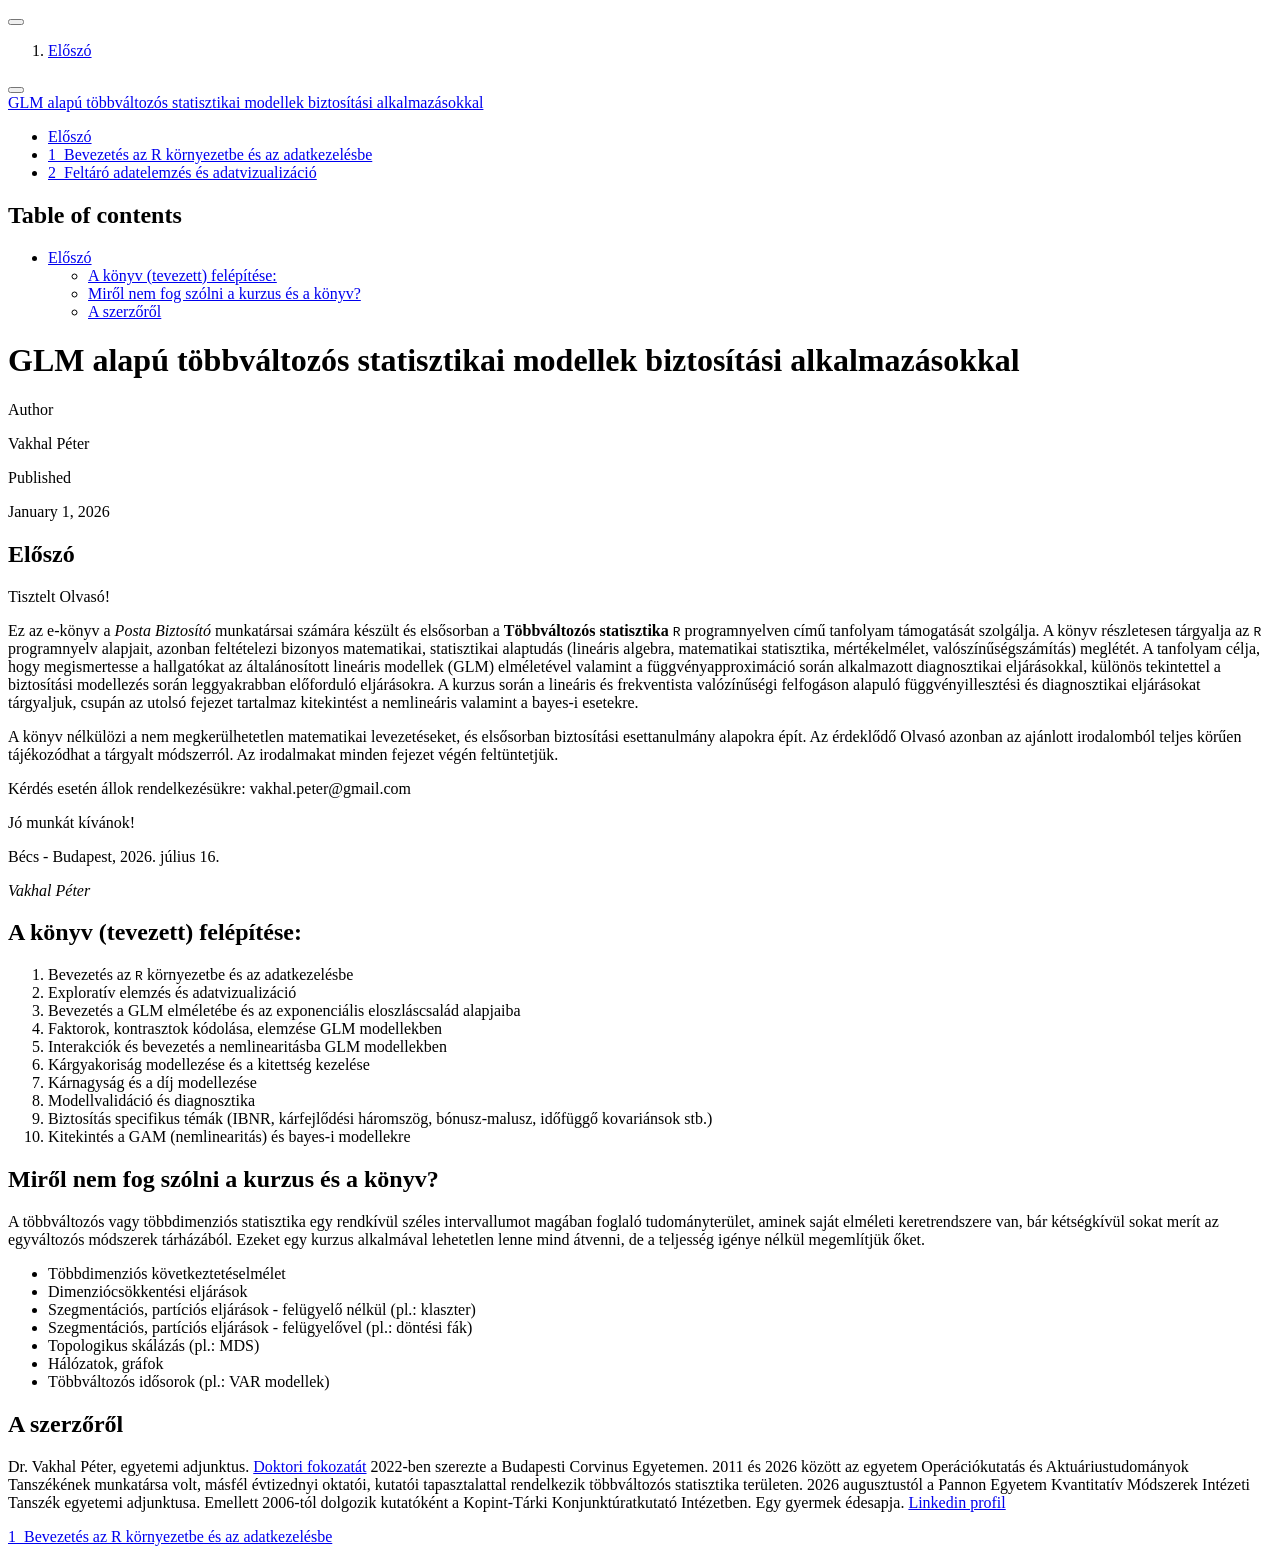
==== index.html @ a28b556f "Built site for gh-pages" ====
<!DOCTYPE html>
<html xmlns="http://www.w3.org/1999/xhtml" lang="en" xml:lang="en"><head>

<meta charset="utf-8">
<meta name="generator" content="quarto-1.9.38">

<meta name="viewport" content="width=device-width, initial-scale=1.0, user-scalable=yes">

<meta name="author" content="Vakhal Péter">
<meta name="dcterms.date" content="2026-01-01">

<title>GLM alapú többváltozós statisztikai modellek biztosítási alkalmazásokkal</title>
<style>
/* Default styles provided by pandoc.
** See https://pandoc.org/MANUAL.html#variables-for-html for config info.
*/
code{white-space: pre-wrap;}
span.smallcaps{font-variant: small-caps;}
div.columns{display: flex; gap: min(4vw, 1.5em);}
div.column{flex: auto; overflow-x: auto;}
div.hanging-indent{margin-left: 1.5em; text-indent: -1.5em;}
ul.task-list{list-style: none;}
ul.task-list li input[type="checkbox"] {
  width: 0.8em;
  margin: 0 0.8em 0.2em -1em; /* quarto-specific, see https://github.com/quarto-dev/quarto-cli/issues/4556 */ 
  vertical-align: middle;
}
</style>


<script src="site_libs/quarto-nav/quarto-nav.js"></script>
<script src="site_libs/quarto-nav/headroom.min.js"></script>
<script src="site_libs/clipboard/clipboard.min.js"></script>
<script src="site_libs/quarto-search/autocomplete.umd.js"></script>
<script src="site_libs/quarto-search/fuse.min.js"></script>
<script src="site_libs/quarto-search/quarto-search.js"></script>
<meta name="quarto:offset" content="./">
<link href="./1_Bevezetes.html" rel="next">
<script src="site_libs/quarto-html/quarto.js" type="module"></script>
<script src="site_libs/quarto-html/tabsets/tabsets.js" type="module"></script>
<script src="site_libs/quarto-html/popper.min.js"></script>
<script src="site_libs/quarto-html/tippy.umd.min.js"></script>
<script src="site_libs/quarto-html/anchor.min.js"></script>
<link href="site_libs/quarto-html/tippy.css" rel="stylesheet">
<link href="site_libs/quarto-html/quarto-syntax-highlighting-15634bcf2e68342d4ad2dfa704d543f6.css" rel="stylesheet" id="quarto-text-highlighting-styles">
<script src="site_libs/bootstrap/bootstrap.min.js"></script>
<link href="site_libs/bootstrap/bootstrap-icons.css" rel="stylesheet">
<link href="site_libs/bootstrap/bootstrap-9e3e5b9121e68b3f077afb32f2c64d95.min.css" rel="stylesheet" append-hash="true" id="quarto-bootstrap" data-mode="light">
<script id="quarto-search-options" type="application/json">{
  "location": "sidebar",
  "copy-button": false,
  "collapse-after": 3,
  "panel-placement": "start",
  "type": "textbox",
  "limit": 50,
  "keyboard-shortcut": [
    "f",
    "/",
    "s"
  ],
  "show-item-context": false,
  "language": {
    "search-no-results-text": "No results",
    "search-matching-documents-text": "matching documents",
    "search-copy-link-title": "Copy link to search",
    "search-hide-matches-text": "Hide additional matches",
    "search-more-match-text": "more match in this document",
    "search-more-matches-text": "more matches in this document",
    "search-clear-button-title": "Clear",
    "search-text-placeholder": "",
    "search-detached-cancel-button-title": "Cancel",
    "search-submit-button-title": "Submit",
    "search-label": "Search"
  }
}</script>


</head>

<body class="nav-sidebar floating quarto-light">

<div id="quarto-search-results"></div>
  <header id="quarto-header" class="headroom fixed-top">
  <nav class="quarto-secondary-nav">
    <div class="container-fluid d-flex">
      <button type="button" class="quarto-btn-toggle btn" data-bs-toggle="collapse" role="button" data-bs-target=".quarto-sidebar-collapse-item" aria-controls="quarto-sidebar" aria-expanded="false" aria-label="Toggle sidebar navigation" onclick="if (window.quartoToggleHeadroom) { window.quartoToggleHeadroom(); }">
        <i class="bi bi-layout-text-sidebar-reverse"></i>
      </button>
        <nav class="quarto-page-breadcrumbs" aria-label="breadcrumb"><ol class="breadcrumb"><li class="breadcrumb-item"><a href="./index.html">Előszó</a></li></ol></nav>
        <a class="flex-grow-1" role="navigation" data-bs-toggle="collapse" data-bs-target=".quarto-sidebar-collapse-item" aria-controls="quarto-sidebar" aria-expanded="false" aria-label="Toggle sidebar navigation" onclick="if (window.quartoToggleHeadroom) { window.quartoToggleHeadroom(); }">      
        </a>
      <button type="button" class="btn quarto-search-button" aria-label="Search" onclick="window.quartoOpenSearch();">
        <i class="bi bi-search"></i>
      </button>
    </div>
  </nav>
</header>
<!-- content -->
<div id="quarto-content" class="quarto-container page-columns page-rows-contents page-layout-article">
<!-- sidebar -->
  <nav id="quarto-sidebar" class="sidebar collapse collapse-horizontal quarto-sidebar-collapse-item sidebar-navigation floating overflow-auto">
    <div class="pt-lg-2 mt-2 text-left sidebar-header">
    <div class="sidebar-title mb-0 py-0">
      <a href="./">GLM alapú többváltozós statisztikai modellek biztosítási alkalmazásokkal</a> 
    </div>
      </div>
        <div class="mt-2 flex-shrink-0 align-items-center">
        <div class="sidebar-search">
        <div id="quarto-search" class="" title="Search"></div>
        </div>
        </div>
    <div class="sidebar-menu-container"> 
    <ul class="list-unstyled mt-1">
        <li class="sidebar-item">
  <div class="sidebar-item-container"> 
  <a href="./index.html" class="sidebar-item-text sidebar-link active">
 <span class="menu-text">Előszó</span></a>
  </div>
</li>
        <li class="sidebar-item">
  <div class="sidebar-item-container"> 
  <a href="./1_Bevezetes.html" class="sidebar-item-text sidebar-link">
 <span class="menu-text"><span class="chapter-number">1</span>&nbsp; <span class="chapter-title">Bevezetés az R környezetbe és az adatkezelésbe</span></span></a>
  </div>
</li>
        <li class="sidebar-item">
  <div class="sidebar-item-container"> 
  <a href="./2_EDA.html" class="sidebar-item-text sidebar-link">
 <span class="menu-text"><span class="chapter-number">2</span>&nbsp; <span class="chapter-title">Feltáró adatelemzés és adatvizualizáció</span></span></a>
  </div>
</li>
    </ul>
    </div>
</nav>
<div id="quarto-sidebar-glass" class="quarto-sidebar-collapse-item" data-bs-toggle="collapse" data-bs-target=".quarto-sidebar-collapse-item"></div>
<!-- margin-sidebar -->
    <div id="quarto-margin-sidebar" class="sidebar margin-sidebar">
        <nav id="TOC" role="doc-toc" class="toc-active">
    <h2 id="toc-title">Table of contents</h2>
   
  <ul>
  <li><a href="#előszó" id="toc-előszó" class="nav-link active" data-scroll-target="#előszó">Előszó</a>
  <ul class="collapse">
  <li><a href="#a-könyv-tevezett-felépítése" id="toc-a-könyv-tevezett-felépítése" class="nav-link" data-scroll-target="#a-könyv-tevezett-felépítése">A könyv (tevezett) felépítése:</a></li>
  <li><a href="#miről-nem-fog-szólni-a-kurzus-és-a-könyv" id="toc-miről-nem-fog-szólni-a-kurzus-és-a-könyv" class="nav-link" data-scroll-target="#miről-nem-fog-szólni-a-kurzus-és-a-könyv">Miről nem fog szólni a kurzus és a könyv?</a></li>
  <li><a href="#a-szerzőről" id="toc-a-szerzőről" class="nav-link" data-scroll-target="#a-szerzőről">A szerzőről</a></li>
  </ul></li>
  </ul>
</nav>
    </div>
<!-- main -->
<main class="content" id="quarto-document-content">

<header id="title-block-header" class="quarto-title-block default">
<div class="quarto-title">
<h1 class="title">GLM alapú többváltozós statisztikai modellek biztosítási alkalmazásokkal</h1>
</div>



<div class="quarto-title-meta">

    <div>
    <div class="quarto-title-meta-heading">Author</div>
    <div class="quarto-title-meta-contents">
             <p>Vakhal Péter </p>
          </div>
  </div>
    
    <div>
    <div class="quarto-title-meta-heading">Published</div>
    <div class="quarto-title-meta-contents">
      <p class="date">January 1, 2026</p>
    </div>
  </div>
  
    
  </div>
  


</header>


<section id="előszó" class="level1 unnumbered">
<h1 class="unnumbered">Előszó</h1>
<p>Tisztelt Olvasó!</p>
<p>Ez az e-könyv a <em>Posta Biztosító</em> munkatársai számára készült és elsősorban a <strong>Többváltozós statisztika</strong> <code>R</code> programnyelven című tanfolyam támogatását szolgálja. A könyv részletesen tárgyalja az <code>R</code> programnyelv alapjait, azonban feltételezi bizonyos matematikai, statisztikai alaptudás (lineáris algebra, matematikai statisztika, mértékelmélet, valószínűségszámítás) meglétét. A tanfolyam célja, hogy megismertesse a hallgatókat az általánosított lineáris modellek (GLM) elméletével valamint a függvényapproximáció során alkalmazott diagnosztikai eljárásokkal, különös tekintettel a biztosítási modellezés során leggyakrabban előforduló eljárásokra. A kurzus során a lineáris és frekventista valózínűségi felfogáson alapuló függvényillesztési és diagnosztikai eljárásokat tárgyaljuk, csupán az utolsó fejezet tartalmaz kitekintést a nemlineáris valamint a bayes-i esetekre.</p>
<p>A könyv nélkülözi a nem megkerülhetetlen matematikai levezetéseket, és elsősorban biztosítási esettanulmány alapokra épít. Az érdeklődő Olvasó azonban az ajánlott irodalomból teljes körűen tájékozódhat a tárgyalt módszerról. Az irodalmakat minden fejezet végén feltüntetjük.</p>
<p>Kérdés esetén állok rendelkezésükre: vakhal.peter@gmail.com</p>
<p>Jó munkát kívánok!</p>
<p>Bécs - Budapest, 2026. július 16.</p>
<p><em>Vakhal Péter</em></p>
<section id="a-könyv-tevezett-felépítése" class="level2">
<h2 class="anchored" data-anchor-id="a-könyv-tevezett-felépítése">A könyv (tevezett) felépítése:</h2>
<ol type="1">
<li>Bevezetés az <code>R</code> környezetbe és az adatkezelésbe</li>
<li>Exploratív elemzés és adatvizualizáció</li>
<li>Bevezetés a GLM elméletébe és az exponenciális eloszláscsalád alapjaiba</li>
<li>Faktorok, kontrasztok kódolása, elemzése GLM modellekben</li>
<li>Interakciók és bevezetés a nemlinearitásba GLM modellekben</li>
<li>Kárgyakoriság modellezése és a kitettség kezelése</li>
<li>Kárnagyság és a díj modellezése</li>
<li>Modellvalidáció és diagnosztika</li>
<li>Biztosítás specifikus témák (IBNR, kárfejlődési háromszög, bónusz-malusz, időfüggő kovariánsok stb.)</li>
<li>Kitekintés a GAM (nemlinearitás) és bayes-i modellekre</li>
</ol>
</section>
<section id="miről-nem-fog-szólni-a-kurzus-és-a-könyv" class="level2">
<h2 class="anchored" data-anchor-id="miről-nem-fog-szólni-a-kurzus-és-a-könyv">Miről nem fog szólni a kurzus és a könyv?</h2>
<p>A többváltozós vagy többdimenziós statisztika egy rendkívül széles intervallumot magában foglaló tudományterület, aminek saját elméleti keretrendszere van, bár kétségkívül sokat merít az egyváltozós módszerek tárházából. Ezeket egy kurzus alkalmával lehetetlen lenne mind átvenni, de a teljesség igénye nélkül megemlítjük őket.</p>
<ul>
<li>Többdimenziós következtetéselmélet</li>
<li>Dimenziócsökkentési eljárások</li>
<li>Szegmentációs, partíciós eljárások - felügyelő nélkül (pl.: klaszter)</li>
<li>Szegmentációs, partíciós eljárások - felügyelővel (pl.: döntési fák)</li>
<li>Topologikus skálázás (pl.: MDS)</li>
<li>Hálózatok, gráfok</li>
<li>Többváltozós idősorok (pl.: VAR modellek)</li>
</ul>
</section>
<section id="a-szerzőről" class="level2">
<h2 class="anchored" data-anchor-id="a-szerzőről">A szerzőről</h2>
<p>Dr.&nbsp;Vakhal Péter, egyetemi adjunktus. <a href="https://phd.lib.uni-corvinus.hu/1180/19/Vakhal_Peter_den.pdf">Doktori fokozatát</a> 2022-ben szerezte a Budapesti Corvinus Egyetemen. 2011 és 2026 között az egyetem Operációkutatás és Aktuáriustudományok Tanszékének munkatársa volt, másfél évtizednyi oktatói, kutatói tapasztalattal rendelkezik többváltozós statisztika területen. 2026 augusztustól a Pannon Egyetem Kvantitatív Módszerek Intézeti Tanszék egyetemi adjunktusa. Emellett 2006-tól dolgozik kutatóként a Kopint-Tárki Konjunktúratkutató Intézetben. Egy gyermek édesapja. <a href="https://www.linkedin.com/in/peter-vakhal-9b5a33298">Linkedin profil</a></p>


</section>
</section>

</main> <!-- /main -->
<script id="quarto-html-after-body" type="application/javascript">
  window.document.addEventListener("DOMContentLoaded", function (event) {
    const icon = "";
    const anchorJS = new window.AnchorJS();
    anchorJS.options = {
      placement: 'right',
      icon: icon
    };
    anchorJS.add('.anchored');
    const isCodeAnnotation = (el) => {
      for (const clz of el.classList) {
        if (clz.startsWith('code-annotation-')) {                     
          return true;
        }
      }
      return false;
    }
    const onCopySuccess = function(e) {
      // button target
      const button = e.trigger;
      // don't keep focus
      button.blur();
      // flash "checked"
      button.classList.add('code-copy-button-checked');
      var currentTitle = button.getAttribute("title");
      button.setAttribute("title", "Copied!");
      let tooltip;
      if (window.bootstrap) {
        button.setAttribute("data-bs-toggle", "tooltip");
        button.setAttribute("data-bs-placement", "left");
        button.setAttribute("data-bs-title", "Copied!");
        tooltip = new bootstrap.Tooltip(button, 
          { trigger: "manual", 
            customClass: "code-copy-button-tooltip",
            offset: [0, -8]});
        tooltip.show();    
      }
      setTimeout(function() {
        if (tooltip) {
          tooltip.hide();
          button.removeAttribute("data-bs-title");
          button.removeAttribute("data-bs-toggle");
          button.removeAttribute("data-bs-placement");
        }
        button.setAttribute("title", currentTitle);
        button.classList.remove('code-copy-button-checked');
      }, 1000);
      // clear code selection
      e.clearSelection();
    }
    const getTextToCopy = function(trigger) {
      const outerScaffold = trigger.parentElement.cloneNode(true);
      const codeEl = outerScaffold.querySelector('code');
      for (const childEl of codeEl.children) {
        if (isCodeAnnotation(childEl)) {
          childEl.remove();
        }
      }
      return codeEl.innerText;
    }
    const clipboard = new window.ClipboardJS('.code-copy-button:not([data-in-quarto-modal])', {
      text: getTextToCopy
    });
    clipboard.on('success', onCopySuccess);
    if (window.document.getElementById('quarto-embedded-source-code-modal')) {
      const clipboardModal = new window.ClipboardJS('.code-copy-button[data-in-quarto-modal]', {
        text: getTextToCopy,
        container: window.document.getElementById('quarto-embedded-source-code-modal')
      });
      clipboardModal.on('success', onCopySuccess);
    }
      var localhostRegex = new RegExp(/^(?:http|https):\/\/localhost\:?[0-9]*\//);
      var mailtoRegex = new RegExp(/^mailto:/);
        var filterRegex = new RegExp('/' + window.location.host + '/');
      var isInternal = (href) => {
          return filterRegex.test(href) || localhostRegex.test(href) || mailtoRegex.test(href);
      }
      // Inspect non-navigation links and adorn them if external
     var links = window.document.querySelectorAll('a[href]:not(.nav-link):not(.navbar-brand):not(.toc-action):not(.sidebar-link):not(.sidebar-item-toggle):not(.pagination-link):not(.no-external):not([aria-hidden]):not(.dropdown-item):not(.quarto-navigation-tool):not(.about-link)');
      for (var i=0; i<links.length; i++) {
        const link = links[i];
        if (!isInternal(link.href)) {
          // undo the damage that might have been done by quarto-nav.js in the case of
          // links that we want to consider external
          if (link.dataset.originalHref !== undefined) {
            link.href = link.dataset.originalHref;
          }
        }
      }
    function tippyHover(el, contentFn, onTriggerFn, onUntriggerFn) {
      const config = {
        allowHTML: true,
        maxWidth: 500,
        delay: 100,
        arrow: false,
        appendTo: function(el) {
            return el.parentElement;
        },
        interactive: true,
        interactiveBorder: 10,
        theme: 'quarto',
        placement: 'bottom-start',
      };
      if (contentFn) {
        config.content = contentFn;
      }
      if (onTriggerFn) {
        config.onTrigger = onTriggerFn;
      }
      if (onUntriggerFn) {
        config.onUntrigger = onUntriggerFn;
      }
      window.tippy(el, config); 
    }
    const noterefs = window.document.querySelectorAll('a[role="doc-noteref"]');
    for (var i=0; i<noterefs.length; i++) {
      const ref = noterefs[i];
      tippyHover(ref, function() {
        // use id or data attribute instead here
        let href = ref.getAttribute('data-footnote-href') || ref.getAttribute('href');
        try { href = new URL(href).hash; } catch {}
        const id = href.replace(/^#\/?/, "");
        const note = window.document.getElementById(id);
        if (note) {
          return note.innerHTML;
        } else {
          return "";
        }
      });
    }
    const xrefs = window.document.querySelectorAll('a.quarto-xref');
    const processXRef = (id, note) => {
      // Strip column container classes
      const stripColumnClz = (el) => {
        el.classList.remove("page-full", "page-columns");
        if (el.children) {
          for (const child of el.children) {
            stripColumnClz(child);
          }
        }
      }
      stripColumnClz(note)
      if (id === null || id.startsWith('sec-')) {
        // Special case sections, only their first couple elements
        const container = document.createElement("div");
        if (note.children && note.children.length > 2) {
          container.appendChild(note.children[0].cloneNode(true));
          for (let i = 1; i < note.children.length; i++) {
            const child = note.children[i];
            if (child.tagName === "P" && child.innerText === "") {
              continue;
            } else {
              container.appendChild(child.cloneNode(true));
              break;
            }
          }
          if (window.Quarto?.typesetMath) {
            window.Quarto.typesetMath(container);
          }
          return container.innerHTML
        } else {
          if (window.Quarto?.typesetMath) {
            window.Quarto.typesetMath(note);
          }
          return note.innerHTML;
        }
      } else {
        // Remove any anchor links if they are present
        const anchorLink = note.querySelector('a.anchorjs-link');
        if (anchorLink) {
          anchorLink.remove();
        }
        if (window.Quarto?.typesetMath) {
          window.Quarto.typesetMath(note);
        }
        if (note.classList.contains("callout")) {
          return note.outerHTML;
        } else {
          return note.innerHTML;
        }
      }
    }
    for (var i=0; i<xrefs.length; i++) {
      const xref = xrefs[i];
      tippyHover(xref, undefined, function(instance) {
        instance.disable();
        let url = xref.getAttribute('href');
        let hash = undefined; 
        if (url.startsWith('#')) {
          hash = url;
        } else {
          try { hash = new URL(url).hash; } catch {}
        }
        if (hash) {
          const id = hash.replace(/^#\/?/, "");
          const note = window.document.getElementById(id);
          if (note !== null) {
            try {
              const html = processXRef(id, note.cloneNode(true));
              instance.setContent(html);
            } finally {
              instance.enable();
              instance.show();
            }
          } else {
            // See if we can fetch this
            fetch(url.split('#')[0])
            .then(res => res.text())
            .then(html => {
              const parser = new DOMParser();
              const htmlDoc = parser.parseFromString(html, "text/html");
              const note = htmlDoc.getElementById(id);
              if (note !== null) {
                const html = processXRef(id, note);
                instance.setContent(html);
              } 
            }).finally(() => {
              instance.enable();
              instance.show();
            });
          }
        } else {
          // See if we can fetch a full url (with no hash to target)
          // This is a special case and we should probably do some content thinning / targeting
          fetch(url)
          .then(res => res.text())
          .then(html => {
            const parser = new DOMParser();
            const htmlDoc = parser.parseFromString(html, "text/html");
            const note = htmlDoc.querySelector('main.content');
            if (note !== null) {
              // This should only happen for chapter cross references
              // (since there is no id in the URL)
              // remove the first header
              if (note.children.length > 0 && note.children[0].tagName === "HEADER") {
                note.children[0].remove();
              }
              const html = processXRef(null, note);
              instance.setContent(html);
            } 
          }).finally(() => {
            instance.enable();
            instance.show();
          });
        }
      }, function(instance) {
      });
    }
        let selectedAnnoteEl;
        const selectorForAnnotation = ( cell, annotation) => {
          let cellAttr = 'data-code-cell="' + cell + '"';
          let lineAttr = 'data-code-annotation="' +  annotation + '"';
          const selector = 'span[' + cellAttr + '][' + lineAttr + ']';
          return selector;
        }
        const selectCodeLines = (annoteEl) => {
          const doc = window.document;
          const targetCell = annoteEl.getAttribute("data-target-cell");
          const targetAnnotation = annoteEl.getAttribute("data-target-annotation");
          const annoteSpan = window.document.querySelector(selectorForAnnotation(targetCell, targetAnnotation));
          const lines = annoteSpan.getAttribute("data-code-lines").split(",");
          const lineIds = lines.map((line) => {
            return targetCell + "-" + line;
          })
          let top = null;
          let height = null;
          let parent = null;
          if (lineIds.length > 0) {
              //compute the position of the single el (top and bottom and make a div)
              const el = window.document.getElementById(lineIds[0]);
              top = el.offsetTop;
              height = el.offsetHeight;
              parent = el.parentElement.parentElement;
            if (lineIds.length > 1) {
              const lastEl = window.document.getElementById(lineIds[lineIds.length - 1]);
              const bottom = lastEl.offsetTop + lastEl.offsetHeight;
              height = bottom - top;
            }
            if (top !== null && height !== null && parent !== null) {
              // cook up a div (if necessary) and position it 
              let div = window.document.getElementById("code-annotation-line-highlight");
              if (div === null) {
                div = window.document.createElement("div");
                div.setAttribute("id", "code-annotation-line-highlight");
                div.style.position = 'absolute';
                parent.appendChild(div);
              }
              div.style.top = top - 2 + "px";
              div.style.height = height + 4 + "px";
              div.style.left = 0;
              let gutterDiv = window.document.getElementById("code-annotation-line-highlight-gutter");
              if (gutterDiv === null) {
                gutterDiv = window.document.createElement("div");
                gutterDiv.setAttribute("id", "code-annotation-line-highlight-gutter");
                gutterDiv.style.position = 'absolute';
                const codeCell = window.document.getElementById(targetCell);
                const gutter = codeCell.querySelector('.code-annotation-gutter');
                gutter.appendChild(gutterDiv);
              }
              gutterDiv.style.top = top - 2 + "px";
              gutterDiv.style.height = height + 4 + "px";
            }
            selectedAnnoteEl = annoteEl;
          }
        };
        const unselectCodeLines = () => {
          const elementsIds = ["code-annotation-line-highlight", "code-annotation-line-highlight-gutter"];
          elementsIds.forEach((elId) => {
            const div = window.document.getElementById(elId);
            if (div) {
              div.remove();
            }
          });
          selectedAnnoteEl = undefined;
        };
          // Handle positioning of the toggle
      window.addEventListener(
        "resize",
        throttle(() => {
          elRect = undefined;
          if (selectedAnnoteEl) {
            selectCodeLines(selectedAnnoteEl);
          }
        }, 10)
      );
      function throttle(fn, ms) {
      let throttle = false;
      let timer;
        return (...args) => {
          if(!throttle) { // first call gets through
              fn.apply(this, args);
              throttle = true;
          } else { // all the others get throttled
              if(timer) clearTimeout(timer); // cancel #2
              timer = setTimeout(() => {
                fn.apply(this, args);
                timer = throttle = false;
              }, ms);
          }
        };
      }
        // Attach click handler to the DT
        const annoteDls = window.document.querySelectorAll('dt[data-target-cell]');
        for (const annoteDlNode of annoteDls) {
          annoteDlNode.addEventListener('click', (event) => {
            const clickedEl = event.target;
            if (clickedEl !== selectedAnnoteEl) {
              unselectCodeLines();
              const activeEl = window.document.querySelector('dt[data-target-cell].code-annotation-active');
              if (activeEl) {
                activeEl.classList.remove('code-annotation-active');
              }
              selectCodeLines(clickedEl);
              clickedEl.classList.add('code-annotation-active');
            } else {
              // Unselect the line
              unselectCodeLines();
              clickedEl.classList.remove('code-annotation-active');
            }
          });
        }
    const findCites = (el) => {
      const parentEl = el.parentElement;
      if (parentEl) {
        const cites = parentEl.dataset.cites;
        if (cites) {
          return {
            el,
            cites: cites.split(' ')
          };
        } else {
          return findCites(el.parentElement)
        }
      } else {
        return undefined;
      }
    };
    var bibliorefs = window.document.querySelectorAll('a[role="doc-biblioref"]');
    for (var i=0; i<bibliorefs.length; i++) {
      const ref = bibliorefs[i];
      const citeInfo = findCites(ref);
      if (citeInfo) {
        tippyHover(citeInfo.el, function() {
          var popup = window.document.createElement('div');
          citeInfo.cites.forEach(function(cite) {
            var citeDiv = window.document.createElement('div');
            citeDiv.classList.add('hanging-indent');
            citeDiv.classList.add('csl-entry');
            var biblioDiv = window.document.getElementById('ref-' + cite);
            if (biblioDiv) {
              citeDiv.innerHTML = biblioDiv.innerHTML;
            }
            popup.appendChild(citeDiv);
          });
          return popup.innerHTML;
        });
      }
    }
  });
  </script>
<nav class="page-navigation">
  <div class="nav-page nav-page-previous">
  </div>
  <div class="nav-page nav-page-next">
      <a href="./1_Bevezetes.html" class="pagination-link" aria-label="Bevezetés az R környezetbe és az adatkezelésbe">
        <span class="nav-page-text"><span class="chapter-number">1</span>&nbsp; <span class="chapter-title">Bevezetés az R környezetbe és az adatkezelésbe</span></span> <i class="bi bi-arrow-right-short"></i>
      </a>
  </div>
</nav>
</div> <!-- /content -->




</body></html>
---- site_libs/quarto-html/tippy.css ----
.tippy-box[data-animation=fade][data-state=hidden]{opacity:0}[data-tippy-root]{max-width:calc(100vw - 10px)}.tippy-box{position:relative;background-color:#333;color:#fff;border-radius:4px;font-size:14px;line-height:1.4;white-space:normal;outline:0;transition-property:transform,visibility,opacity}.tippy-box[data-placement^=top]>.tippy-arrow{bottom:0}.tippy-box[data-placement^=top]>.tippy-arrow:before{bottom:-7px;left:0;border-width:8px 8px 0;border-top-color:initial;transform-origin:center top}.tippy-box[data-placement^=bottom]>.tippy-arrow{top:0}.tippy-box[data-placement^=bottom]>.tippy-arrow:before{top:-7px;left:0;border-width:0 8px 8px;border-bottom-color:initial;transform-origin:center bottom}.tippy-box[data-placement^=left]>.tippy-arrow{right:0}.tippy-box[data-placement^=left]>.tippy-arrow:before{border-width:8px 0 8px 8px;border-left-color:initial;right:-7px;transform-origin:center left}.tippy-box[data-placement^=right]>.tippy-arrow{left:0}.tippy-box[data-placement^=right]>.tippy-arrow:before{left:-7px;border-width:8px 8px 8px 0;border-right-color:initial;transform-origin:center right}.tippy-box[data-inertia][data-state=visible]{transition-timing-function:cubic-bezier(.54,1.5,.38,1.11)}.tippy-arrow{width:16px;height:16px;color:#333}.tippy-arrow:before{content:"";position:absolute;border-color:transparent;border-style:solid}.tippy-content{position:relative;padding:5px 9px;z-index:1}
---- site_libs/quarto-html/quarto-syntax-highlighting-15634bcf2e68342d4ad2dfa704d543f6.css ----
/* quarto syntax highlight colors */
:root {
  --quarto-hl-ot-color: #003B4F;
  --quarto-hl-at-color: #657422;
  --quarto-hl-ss-color: #20794D;
  --quarto-hl-an-color: #5E5E5E;
  --quarto-hl-fu-color: #4758AB;
  --quarto-hl-st-color: #20794D;
  --quarto-hl-cf-color: #003B4F;
  --quarto-hl-op-color: #5E5E5E;
  --quarto-hl-er-color: #AD0000;
  --quarto-hl-bn-color: #AD0000;
  --quarto-hl-al-color: #AD0000;
  --quarto-hl-va-color: #111111;
  --quarto-hl-bu-color: inherit;
  --quarto-hl-ex-color: inherit;
  --quarto-hl-pp-color: #AD0000;
  --quarto-hl-in-color: #5E5E5E;
  --quarto-hl-vs-color: #20794D;
  --quarto-hl-wa-color: #5E5E5E;
  --quarto-hl-do-color: #5E5E5E;
  --quarto-hl-im-color: #00769E;
  --quarto-hl-ch-color: #20794D;
  --quarto-hl-dt-color: #AD0000;
  --quarto-hl-fl-color: #AD0000;
  --quarto-hl-co-color: #5E5E5E;
  --quarto-hl-cv-color: #5E5E5E;
  --quarto-hl-cn-color: #8f5902;
  --quarto-hl-sc-color: #5E5E5E;
  --quarto-hl-dv-color: #AD0000;
  --quarto-hl-kw-color: #003B4F;
}

/* other quarto variables */
:root {
  --quarto-font-monospace: SFMono-Regular, Menlo, Monaco, Consolas, "Liberation Mono", "Courier New", monospace;
}

/* syntax highlight based on Pandoc's rules */
pre > code.sourceCode > span {
  color: #003B4F;
}

code.sourceCode > span {
  color: #003B4F;
}

div.sourceCode,
div.sourceCode pre.sourceCode {
  color: #003B4F;
}

/* Normal */
code span {
  color: #003B4F;
}

/* Alert */
code span.al {
  color: #AD0000;
  font-style: inherit;
}

/* Annotation */
code span.an {
  color: #5E5E5E;
  font-style: inherit;
}

/* Attribute */
code span.at {
  color: #657422;
  font-style: inherit;
}

/* BaseN */
code span.bn {
  color: #AD0000;
  font-style: inherit;
}

/* BuiltIn */
code span.bu {
  font-style: inherit;
}

/* ControlFlow */
code span.cf {
  color: #003B4F;
  font-weight: bold;
  font-style: inherit;
}

/* Char */
code span.ch {
  color: #20794D;
  font-style: inherit;
}

/* Constant */
code span.cn {
  color: #8f5902;
  font-style: inherit;
}

/* Comment */
code span.co {
  color: #5E5E5E;
  font-style: inherit;
}

/* CommentVar */
code span.cv {
  color: #5E5E5E;
  font-style: italic;
}

/* Documentation */
code span.do {
  color: #5E5E5E;
  font-style: italic;
}

/* DataType */
code span.dt {
  color: #AD0000;
  font-style: inherit;
}

/* DecVal */
code span.dv {
  color: #AD0000;
  font-style: inherit;
}

/* Error */
code span.er {
  color: #AD0000;
  font-style: inherit;
}

/* Extension */
code span.ex {
  font-style: inherit;
}

/* Float */
code span.fl {
  color: #AD0000;
  font-style: inherit;
}

/* Function */
code span.fu {
  color: #4758AB;
  font-style: inherit;
}

/* Import */
code span.im {
  color: #00769E;
  font-style: inherit;
}

/* Information */
code span.in {
  color: #5E5E5E;
  font-style: inherit;
}

/* Keyword */
code span.kw {
  color: #003B4F;
  font-weight: bold;
  font-style: inherit;
}

/* Operator */
code span.op {
  color: #5E5E5E;
  font-style: inherit;
}

/* Other */
code span.ot {
  color: #003B4F;
  font-style: inherit;
}

/* Preprocessor */
code span.pp {
  color: #AD0000;
  font-style: inherit;
}

/* SpecialChar */
code span.sc {
  color: #5E5E5E;
  font-style: inherit;
}

/* SpecialString */
code span.ss {
  color: #20794D;
  font-style: inherit;
}

/* String */
code span.st {
  color: #20794D;
  font-style: inherit;
}

/* Variable */
code span.va {
  color: #111111;
  font-style: inherit;
}

/* VerbatimString */
code span.vs {
  color: #20794D;
  font-style: inherit;
}

/* Warning */
code span.wa {
  color: #5E5E5E;
  font-style: italic;
}

.prevent-inlining {
  content: "</";
}

/*# sourceMappingURL=f23921c56f73e400b49028c9186a1aa0.css.map */
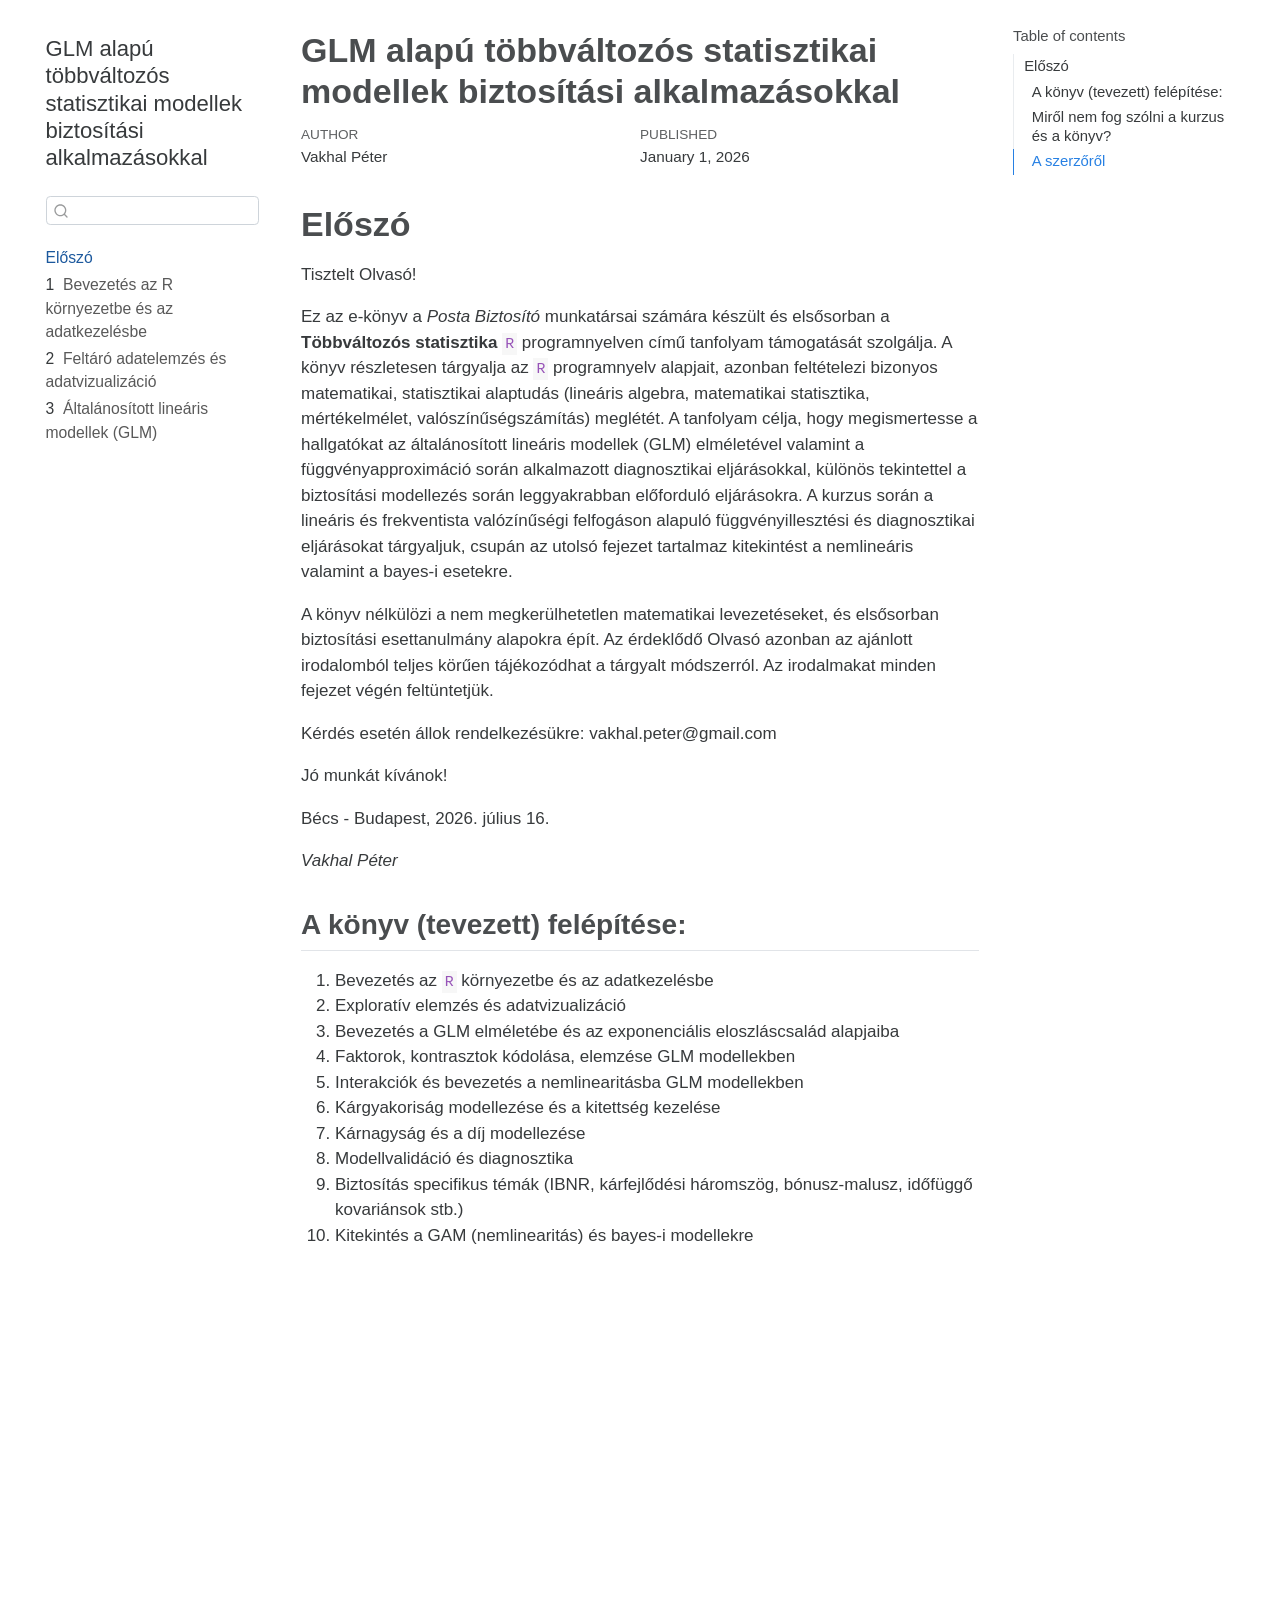
==== commit f67ccb11: "Built site for gh-pages" ====
--- a/index.html
+++ b/index.html
@@ -2,7 +2,7 @@
 <html xmlns="http://www.w3.org/1999/xhtml" lang="en" xml:lang="en"><head>
 
 <meta charset="utf-8">
-<meta name="generator" content="quarto-1.9.38">
+<meta name="generator" content="quarto-1.3.450">
 
 <meta name="viewport" content="width=device-width, initial-scale=1.0, user-scalable=yes">
 
@@ -11,9 +11,6 @@
 
 <title>GLM alapú többváltozós statisztikai modellek biztosítási alkalmazásokkal</title>
 <style>
-/* Default styles provided by pandoc.
-** See https://pandoc.org/MANUAL.html#variables-for-html for config info.
-*/
 code{white-space: pre-wrap;}
 span.smallcaps{font-variant: small-caps;}
 div.columns{display: flex; gap: min(4vw, 1.5em);}
@@ -36,29 +33,22 @@
 <script src="site_libs/quarto-search/quarto-search.js"></script>
 <meta name="quarto:offset" content="./">
 <link href="./1_Bevezetes.html" rel="next">
-<script src="site_libs/quarto-html/quarto.js" type="module"></script>
-<script src="site_libs/quarto-html/tabsets/tabsets.js" type="module"></script>
+<script src="site_libs/quarto-html/quarto.js"></script>
 <script src="site_libs/quarto-html/popper.min.js"></script>
 <script src="site_libs/quarto-html/tippy.umd.min.js"></script>
 <script src="site_libs/quarto-html/anchor.min.js"></script>
 <link href="site_libs/quarto-html/tippy.css" rel="stylesheet">
-<link href="site_libs/quarto-html/quarto-syntax-highlighting-15634bcf2e68342d4ad2dfa704d543f6.css" rel="stylesheet" id="quarto-text-highlighting-styles">
+<link href="site_libs/quarto-html/quarto-syntax-highlighting.css" rel="stylesheet" id="quarto-text-highlighting-styles">
 <script src="site_libs/bootstrap/bootstrap.min.js"></script>
 <link href="site_libs/bootstrap/bootstrap-icons.css" rel="stylesheet">
-<link href="site_libs/bootstrap/bootstrap-9e3e5b9121e68b3f077afb32f2c64d95.min.css" rel="stylesheet" append-hash="true" id="quarto-bootstrap" data-mode="light">
+<link href="site_libs/bootstrap/bootstrap.min.css" rel="stylesheet" id="quarto-bootstrap" data-mode="light">
 <script id="quarto-search-options" type="application/json">{
   "location": "sidebar",
   "copy-button": false,
   "collapse-after": 3,
   "panel-placement": "start",
   "type": "textbox",
-  "limit": 50,
-  "keyboard-shortcut": [
-    "f",
-    "/",
-    "s"
-  ],
-  "show-item-context": false,
+  "limit": 20,
   "language": {
     "search-no-results-text": "No results",
     "search-matching-documents-text": "matching documents",
@@ -67,7 +57,6 @@
     "search-more-match-text": "more match in this document",
     "search-more-matches-text": "more matches in this document",
     "search-clear-button-title": "Clear",
-    "search-text-placeholder": "",
     "search-detached-cancel-button-title": "Cancel",
     "search-submit-button-title": "Submit",
     "search-label": "Search"
@@ -77,19 +66,19 @@
 
 </head>
 
-<body class="nav-sidebar floating quarto-light">
+<body class="nav-sidebar floating">
 
 <div id="quarto-search-results"></div>
   <header id="quarto-header" class="headroom fixed-top">
   <nav class="quarto-secondary-nav">
     <div class="container-fluid d-flex">
-      <button type="button" class="quarto-btn-toggle btn" data-bs-toggle="collapse" role="button" data-bs-target=".quarto-sidebar-collapse-item" aria-controls="quarto-sidebar" aria-expanded="false" aria-label="Toggle sidebar navigation" onclick="if (window.quartoToggleHeadroom) { window.quartoToggleHeadroom(); }">
+      <button type="button" class="quarto-btn-toggle btn" data-bs-toggle="collapse" data-bs-target="#quarto-sidebar,#quarto-sidebar-glass" aria-controls="quarto-sidebar" aria-expanded="false" aria-label="Toggle sidebar navigation" onclick="if (window.quartoToggleHeadroom) { window.quartoToggleHeadroom(); }">
         <i class="bi bi-layout-text-sidebar-reverse"></i>
       </button>
-        <nav class="quarto-page-breadcrumbs" aria-label="breadcrumb"><ol class="breadcrumb"><li class="breadcrumb-item"><a href="./index.html">Előszó</a></li></ol></nav>
-        <a class="flex-grow-1" role="navigation" data-bs-toggle="collapse" data-bs-target=".quarto-sidebar-collapse-item" aria-controls="quarto-sidebar" aria-expanded="false" aria-label="Toggle sidebar navigation" onclick="if (window.quartoToggleHeadroom) { window.quartoToggleHeadroom(); }">      
-        </a>
-      <button type="button" class="btn quarto-search-button" aria-label="Search" onclick="window.quartoOpenSearch();">
+      <nav class="quarto-page-breadcrumbs" aria-label="breadcrumb"><ol class="breadcrumb"><li class="breadcrumb-item"><a href="./index.html">Előszó</a></li></ol></nav>
+      <a class="flex-grow-1" role="button" data-bs-toggle="collapse" data-bs-target="#quarto-sidebar,#quarto-sidebar-glass" aria-controls="quarto-sidebar" aria-expanded="false" aria-label="Toggle sidebar navigation" onclick="if (window.quartoToggleHeadroom) { window.quartoToggleHeadroom(); }">      
+      </a>
+      <button type="button" class="btn quarto-search-button" aria-label="" onclick="window.quartoOpenSearch();">
         <i class="bi bi-search"></i>
       </button>
     </div>
@@ -98,7 +87,7 @@
 <!-- content -->
 <div id="quarto-content" class="quarto-container page-columns page-rows-contents page-layout-article">
 <!-- sidebar -->
-  <nav id="quarto-sidebar" class="sidebar collapse collapse-horizontal quarto-sidebar-collapse-item sidebar-navigation floating overflow-auto">
+  <nav id="quarto-sidebar" class="sidebar collapse collapse-horizontal sidebar-navigation floating overflow-auto">
     <div class="pt-lg-2 mt-2 text-left sidebar-header">
     <div class="sidebar-title mb-0 py-0">
       <a href="./">GLM alapú többváltozós statisztikai modellek biztosítási alkalmazásokkal</a> 
@@ -129,10 +118,16 @@
  <span class="menu-text"><span class="chapter-number">2</span>&nbsp; <span class="chapter-title">Feltáró adatelemzés és adatvizualizáció</span></span></a>
   </div>
 </li>
+        <li class="sidebar-item">
+  <div class="sidebar-item-container"> 
+  <a href="./3_GLM.html" class="sidebar-item-text sidebar-link">
+ <span class="menu-text"><span class="chapter-number">3</span>&nbsp; <span class="chapter-title">Általánosított lineáris modellek (GLM)</span></span></a>
+  </div>
+</li>
     </ul>
     </div>
 </nav>
-<div id="quarto-sidebar-glass" class="quarto-sidebar-collapse-item" data-bs-toggle="collapse" data-bs-target=".quarto-sidebar-collapse-item"></div>
+<div id="quarto-sidebar-glass" data-bs-toggle="collapse" data-bs-target="#quarto-sidebar,#quarto-sidebar-glass"></div>
 <!-- margin-sidebar -->
     <div id="quarto-margin-sidebar" class="sidebar margin-sidebar">
         <nav id="TOC" role="doc-toc" class="toc-active">
@@ -178,9 +173,7 @@
   </div>
   
 
-
 </header>
-
 
 <section id="előszó" class="level1 unnumbered">
 <h1 class="unnumbered">Előszó</h1>
@@ -229,58 +222,43 @@
 
 </main> <!-- /main -->
 <script id="quarto-html-after-body" type="application/javascript">
-  window.document.addEventListener("DOMContentLoaded", function (event) {
-    const icon = "";
-    const anchorJS = new window.AnchorJS();
-    anchorJS.options = {
-      placement: 'right',
-      icon: icon
-    };
-    anchorJS.add('.anchored');
-    const isCodeAnnotation = (el) => {
-      for (const clz of el.classList) {
-        if (clz.startsWith('code-annotation-')) {                     
-          return true;
-        }
-      }
-      return false;
-    }
-    const onCopySuccess = function(e) {
-      // button target
-      const button = e.trigger;
-      // don't keep focus
-      button.blur();
-      // flash "checked"
-      button.classList.add('code-copy-button-checked');
-      var currentTitle = button.getAttribute("title");
-      button.setAttribute("title", "Copied!");
-      let tooltip;
-      if (window.bootstrap) {
-        button.setAttribute("data-bs-toggle", "tooltip");
-        button.setAttribute("data-bs-placement", "left");
-        button.setAttribute("data-bs-title", "Copied!");
-        tooltip = new bootstrap.Tooltip(button, 
-          { trigger: "manual", 
-            customClass: "code-copy-button-tooltip",
-            offset: [0, -8]});
-        tooltip.show();    
-      }
-      setTimeout(function() {
-        if (tooltip) {
-          tooltip.hide();
-          button.removeAttribute("data-bs-title");
-          button.removeAttribute("data-bs-toggle");
-          button.removeAttribute("data-bs-placement");
-        }
-        button.setAttribute("title", currentTitle);
-        button.classList.remove('code-copy-button-checked');
-      }, 1000);
-      // clear code selection
-      e.clearSelection();
-    }
-    const getTextToCopy = function(trigger) {
-      const outerScaffold = trigger.parentElement.cloneNode(true);
-      const codeEl = outerScaffold.querySelector('code');
+window.document.addEventListener("DOMContentLoaded", function (event) {
+  const toggleBodyColorMode = (bsSheetEl) => {
+    const mode = bsSheetEl.getAttribute("data-mode");
+    const bodyEl = window.document.querySelector("body");
+    if (mode === "dark") {
+      bodyEl.classList.add("quarto-dark");
+      bodyEl.classList.remove("quarto-light");
+    } else {
+      bodyEl.classList.add("quarto-light");
+      bodyEl.classList.remove("quarto-dark");
+    }
+  }
+  const toggleBodyColorPrimary = () => {
+    const bsSheetEl = window.document.querySelector("link#quarto-bootstrap");
+    if (bsSheetEl) {
+      toggleBodyColorMode(bsSheetEl);
+    }
+  }
+  toggleBodyColorPrimary();  
+  const icon = "";
+  const anchorJS = new window.AnchorJS();
+  anchorJS.options = {
+    placement: 'right',
+    icon: icon
+  };
+  anchorJS.add('.anchored');
+  const isCodeAnnotation = (el) => {
+    for (const clz of el.classList) {
+      if (clz.startsWith('code-annotation-')) {                     
+        return true;
+      }
+    }
+    return false;
+  }
+  const clipboard = new window.ClipboardJS('.code-copy-button', {
+    text: function(trigger) {
+      const codeEl = trigger.previousElementSibling.cloneNode(true);
       for (const childEl of codeEl.children) {
         if (isCodeAnnotation(childEl)) {
           childEl.remove();
@@ -288,351 +266,199 @@
       }
       return codeEl.innerText;
     }
-    const clipboard = new window.ClipboardJS('.code-copy-button:not([data-in-quarto-modal])', {
-      text: getTextToCopy
+  });
+  clipboard.on('success', function(e) {
+    // button target
+    const button = e.trigger;
+    // don't keep focus
+    button.blur();
+    // flash "checked"
+    button.classList.add('code-copy-button-checked');
+    var currentTitle = button.getAttribute("title");
+    button.setAttribute("title", "Copied!");
+    let tooltip;
+    if (window.bootstrap) {
+      button.setAttribute("data-bs-toggle", "tooltip");
+      button.setAttribute("data-bs-placement", "left");
+      button.setAttribute("data-bs-title", "Copied!");
+      tooltip = new bootstrap.Tooltip(button, 
+        { trigger: "manual", 
+          customClass: "code-copy-button-tooltip",
+          offset: [0, -8]});
+      tooltip.show();    
+    }
+    setTimeout(function() {
+      if (tooltip) {
+        tooltip.hide();
+        button.removeAttribute("data-bs-title");
+        button.removeAttribute("data-bs-toggle");
+        button.removeAttribute("data-bs-placement");
+      }
+      button.setAttribute("title", currentTitle);
+      button.classList.remove('code-copy-button-checked');
+    }, 1000);
+    // clear code selection
+    e.clearSelection();
+  });
+  function tippyHover(el, contentFn) {
+    const config = {
+      allowHTML: true,
+      content: contentFn,
+      maxWidth: 500,
+      delay: 100,
+      arrow: false,
+      appendTo: function(el) {
+          return el.parentElement;
+      },
+      interactive: true,
+      interactiveBorder: 10,
+      theme: 'quarto',
+      placement: 'bottom-start'
+    };
+    window.tippy(el, config); 
+  }
+  const noterefs = window.document.querySelectorAll('a[role="doc-noteref"]');
+  for (var i=0; i<noterefs.length; i++) {
+    const ref = noterefs[i];
+    tippyHover(ref, function() {
+      // use id or data attribute instead here
+      let href = ref.getAttribute('data-footnote-href') || ref.getAttribute('href');
+      try { href = new URL(href).hash; } catch {}
+      const id = href.replace(/^#\/?/, "");
+      const note = window.document.getElementById(id);
+      return note.innerHTML;
     });
-    clipboard.on('success', onCopySuccess);
-    if (window.document.getElementById('quarto-embedded-source-code-modal')) {
-      const clipboardModal = new window.ClipboardJS('.code-copy-button[data-in-quarto-modal]', {
-        text: getTextToCopy,
-        container: window.document.getElementById('quarto-embedded-source-code-modal')
+  }
+      let selectedAnnoteEl;
+      const selectorForAnnotation = ( cell, annotation) => {
+        let cellAttr = 'data-code-cell="' + cell + '"';
+        let lineAttr = 'data-code-annotation="' +  annotation + '"';
+        const selector = 'span[' + cellAttr + '][' + lineAttr + ']';
+        return selector;
+      }
+      const selectCodeLines = (annoteEl) => {
+        const doc = window.document;
+        const targetCell = annoteEl.getAttribute("data-target-cell");
+        const targetAnnotation = annoteEl.getAttribute("data-target-annotation");
+        const annoteSpan = window.document.querySelector(selectorForAnnotation(targetCell, targetAnnotation));
+        const lines = annoteSpan.getAttribute("data-code-lines").split(",");
+        const lineIds = lines.map((line) => {
+          return targetCell + "-" + line;
+        })
+        let top = null;
+        let height = null;
+        let parent = null;
+        if (lineIds.length > 0) {
+            //compute the position of the single el (top and bottom and make a div)
+            const el = window.document.getElementById(lineIds[0]);
+            top = el.offsetTop;
+            height = el.offsetHeight;
+            parent = el.parentElement.parentElement;
+          if (lineIds.length > 1) {
+            const lastEl = window.document.getElementById(lineIds[lineIds.length - 1]);
+            const bottom = lastEl.offsetTop + lastEl.offsetHeight;
+            height = bottom - top;
+          }
+          if (top !== null && height !== null && parent !== null) {
+            // cook up a div (if necessary) and position it 
+            let div = window.document.getElementById("code-annotation-line-highlight");
+            if (div === null) {
+              div = window.document.createElement("div");
+              div.setAttribute("id", "code-annotation-line-highlight");
+              div.style.position = 'absolute';
+              parent.appendChild(div);
+            }
+            div.style.top = top - 2 + "px";
+            div.style.height = height + 4 + "px";
+            let gutterDiv = window.document.getElementById("code-annotation-line-highlight-gutter");
+            if (gutterDiv === null) {
+              gutterDiv = window.document.createElement("div");
+              gutterDiv.setAttribute("id", "code-annotation-line-highlight-gutter");
+              gutterDiv.style.position = 'absolute';
+              const codeCell = window.document.getElementById(targetCell);
+              const gutter = codeCell.querySelector('.code-annotation-gutter');
+              gutter.appendChild(gutterDiv);
+            }
+            gutterDiv.style.top = top - 2 + "px";
+            gutterDiv.style.height = height + 4 + "px";
+          }
+          selectedAnnoteEl = annoteEl;
+        }
+      };
+      const unselectCodeLines = () => {
+        const elementsIds = ["code-annotation-line-highlight", "code-annotation-line-highlight-gutter"];
+        elementsIds.forEach((elId) => {
+          const div = window.document.getElementById(elId);
+          if (div) {
+            div.remove();
+          }
+        });
+        selectedAnnoteEl = undefined;
+      };
+      // Attach click handler to the DT
+      const annoteDls = window.document.querySelectorAll('dt[data-target-cell]');
+      for (const annoteDlNode of annoteDls) {
+        annoteDlNode.addEventListener('click', (event) => {
+          const clickedEl = event.target;
+          if (clickedEl !== selectedAnnoteEl) {
+            unselectCodeLines();
+            const activeEl = window.document.querySelector('dt[data-target-cell].code-annotation-active');
+            if (activeEl) {
+              activeEl.classList.remove('code-annotation-active');
+            }
+            selectCodeLines(clickedEl);
+            clickedEl.classList.add('code-annotation-active');
+          } else {
+            // Unselect the line
+            unselectCodeLines();
+            clickedEl.classList.remove('code-annotation-active');
+          }
+        });
+      }
+  const findCites = (el) => {
+    const parentEl = el.parentElement;
+    if (parentEl) {
+      const cites = parentEl.dataset.cites;
+      if (cites) {
+        return {
+          el,
+          cites: cites.split(' ')
+        };
+      } else {
+        return findCites(el.parentElement)
+      }
+    } else {
+      return undefined;
+    }
+  };
+  var bibliorefs = window.document.querySelectorAll('a[role="doc-biblioref"]');
+  for (var i=0; i<bibliorefs.length; i++) {
+    const ref = bibliorefs[i];
+    const citeInfo = findCites(ref);
+    if (citeInfo) {
+      tippyHover(citeInfo.el, function() {
+        var popup = window.document.createElement('div');
+        citeInfo.cites.forEach(function(cite) {
+          var citeDiv = window.document.createElement('div');
+          citeDiv.classList.add('hanging-indent');
+          citeDiv.classList.add('csl-entry');
+          var biblioDiv = window.document.getElementById('ref-' + cite);
+          if (biblioDiv) {
+            citeDiv.innerHTML = biblioDiv.innerHTML;
+          }
+          popup.appendChild(citeDiv);
+        });
+        return popup.innerHTML;
       });
-      clipboardModal.on('success', onCopySuccess);
-    }
-      var localhostRegex = new RegExp(/^(?:http|https):\/\/localhost\:?[0-9]*\//);
-      var mailtoRegex = new RegExp(/^mailto:/);
-        var filterRegex = new RegExp('/' + window.location.host + '/');
-      var isInternal = (href) => {
-          return filterRegex.test(href) || localhostRegex.test(href) || mailtoRegex.test(href);
-      }
-      // Inspect non-navigation links and adorn them if external
-     var links = window.document.querySelectorAll('a[href]:not(.nav-link):not(.navbar-brand):not(.toc-action):not(.sidebar-link):not(.sidebar-item-toggle):not(.pagination-link):not(.no-external):not([aria-hidden]):not(.dropdown-item):not(.quarto-navigation-tool):not(.about-link)');
-      for (var i=0; i<links.length; i++) {
-        const link = links[i];
-        if (!isInternal(link.href)) {
-          // undo the damage that might have been done by quarto-nav.js in the case of
-          // links that we want to consider external
-          if (link.dataset.originalHref !== undefined) {
-            link.href = link.dataset.originalHref;
-          }
-        }
-      }
-    function tippyHover(el, contentFn, onTriggerFn, onUntriggerFn) {
-      const config = {
-        allowHTML: true,
-        maxWidth: 500,
-        delay: 100,
-        arrow: false,
-        appendTo: function(el) {
-            return el.parentElement;
-        },
-        interactive: true,
-        interactiveBorder: 10,
-        theme: 'quarto',
-        placement: 'bottom-start',
-      };
-      if (contentFn) {
-        config.content = contentFn;
-      }
-      if (onTriggerFn) {
-        config.onTrigger = onTriggerFn;
-      }
-      if (onUntriggerFn) {
-        config.onUntrigger = onUntriggerFn;
-      }
-      window.tippy(el, config); 
-    }
-    const noterefs = window.document.querySelectorAll('a[role="doc-noteref"]');
-    for (var i=0; i<noterefs.length; i++) {
-      const ref = noterefs[i];
-      tippyHover(ref, function() {
-        // use id or data attribute instead here
-        let href = ref.getAttribute('data-footnote-href') || ref.getAttribute('href');
-        try { href = new URL(href).hash; } catch {}
-        const id = href.replace(/^#\/?/, "");
-        const note = window.document.getElementById(id);
-        if (note) {
-          return note.innerHTML;
-        } else {
-          return "";
-        }
-      });
-    }
-    const xrefs = window.document.querySelectorAll('a.quarto-xref');
-    const processXRef = (id, note) => {
-      // Strip column container classes
-      const stripColumnClz = (el) => {
-        el.classList.remove("page-full", "page-columns");
-        if (el.children) {
-          for (const child of el.children) {
-            stripColumnClz(child);
-          }
-        }
-      }
-      stripColumnClz(note)
-      if (id === null || id.startsWith('sec-')) {
-        // Special case sections, only their first couple elements
-        const container = document.createElement("div");
-        if (note.children && note.children.length > 2) {
-          container.appendChild(note.children[0].cloneNode(true));
-          for (let i = 1; i < note.children.length; i++) {
-            const child = note.children[i];
-            if (child.tagName === "P" && child.innerText === "") {
-              continue;
-            } else {
-              container.appendChild(child.cloneNode(true));
-              break;
-            }
-          }
-          if (window.Quarto?.typesetMath) {
-            window.Quarto.typesetMath(container);
-          }
-          return container.innerHTML
-        } else {
-          if (window.Quarto?.typesetMath) {
-            window.Quarto.typesetMath(note);
-          }
-          return note.innerHTML;
-        }
-      } else {
-        // Remove any anchor links if they are present
-        const anchorLink = note.querySelector('a.anchorjs-link');
-        if (anchorLink) {
-          anchorLink.remove();
-        }
-        if (window.Quarto?.typesetMath) {
-          window.Quarto.typesetMath(note);
-        }
-        if (note.classList.contains("callout")) {
-          return note.outerHTML;
-        } else {
-          return note.innerHTML;
-        }
-      }
-    }
-    for (var i=0; i<xrefs.length; i++) {
-      const xref = xrefs[i];
-      tippyHover(xref, undefined, function(instance) {
-        instance.disable();
-        let url = xref.getAttribute('href');
-        let hash = undefined; 
-        if (url.startsWith('#')) {
-          hash = url;
-        } else {
-          try { hash = new URL(url).hash; } catch {}
-        }
-        if (hash) {
-          const id = hash.replace(/^#\/?/, "");
-          const note = window.document.getElementById(id);
-          if (note !== null) {
-            try {
-              const html = processXRef(id, note.cloneNode(true));
-              instance.setContent(html);
-            } finally {
-              instance.enable();
-              instance.show();
-            }
-          } else {
-            // See if we can fetch this
-            fetch(url.split('#')[0])
-            .then(res => res.text())
-            .then(html => {
-              const parser = new DOMParser();
-              const htmlDoc = parser.parseFromString(html, "text/html");
-              const note = htmlDoc.getElementById(id);
-              if (note !== null) {
-                const html = processXRef(id, note);
-                instance.setContent(html);
-              } 
-            }).finally(() => {
-              instance.enable();
-              instance.show();
-            });
-          }
-        } else {
-          // See if we can fetch a full url (with no hash to target)
-          // This is a special case and we should probably do some content thinning / targeting
-          fetch(url)
-          .then(res => res.text())
-          .then(html => {
-            const parser = new DOMParser();
-            const htmlDoc = parser.parseFromString(html, "text/html");
-            const note = htmlDoc.querySelector('main.content');
-            if (note !== null) {
-              // This should only happen for chapter cross references
-              // (since there is no id in the URL)
-              // remove the first header
-              if (note.children.length > 0 && note.children[0].tagName === "HEADER") {
-                note.children[0].remove();
-              }
-              const html = processXRef(null, note);
-              instance.setContent(html);
-            } 
-          }).finally(() => {
-            instance.enable();
-            instance.show();
-          });
-        }
-      }, function(instance) {
-      });
-    }
-        let selectedAnnoteEl;
-        const selectorForAnnotation = ( cell, annotation) => {
-          let cellAttr = 'data-code-cell="' + cell + '"';
-          let lineAttr = 'data-code-annotation="' +  annotation + '"';
-          const selector = 'span[' + cellAttr + '][' + lineAttr + ']';
-          return selector;
-        }
-        const selectCodeLines = (annoteEl) => {
-          const doc = window.document;
-          const targetCell = annoteEl.getAttribute("data-target-cell");
-          const targetAnnotation = annoteEl.getAttribute("data-target-annotation");
-          const annoteSpan = window.document.querySelector(selectorForAnnotation(targetCell, targetAnnotation));
-          const lines = annoteSpan.getAttribute("data-code-lines").split(",");
-          const lineIds = lines.map((line) => {
-            return targetCell + "-" + line;
-          })
-          let top = null;
-          let height = null;
-          let parent = null;
-          if (lineIds.length > 0) {
-              //compute the position of the single el (top and bottom and make a div)
-              const el = window.document.getElementById(lineIds[0]);
-              top = el.offsetTop;
-              height = el.offsetHeight;
-              parent = el.parentElement.parentElement;
-            if (lineIds.length > 1) {
-              const lastEl = window.document.getElementById(lineIds[lineIds.length - 1]);
-              const bottom = lastEl.offsetTop + lastEl.offsetHeight;
-              height = bottom - top;
-            }
-            if (top !== null && height !== null && parent !== null) {
-              // cook up a div (if necessary) and position it 
-              let div = window.document.getElementById("code-annotation-line-highlight");
-              if (div === null) {
-                div = window.document.createElement("div");
-                div.setAttribute("id", "code-annotation-line-highlight");
-                div.style.position = 'absolute';
-                parent.appendChild(div);
-              }
-              div.style.top = top - 2 + "px";
-              div.style.height = height + 4 + "px";
-              div.style.left = 0;
-              let gutterDiv = window.document.getElementById("code-annotation-line-highlight-gutter");
-              if (gutterDiv === null) {
-                gutterDiv = window.document.createElement("div");
-                gutterDiv.setAttribute("id", "code-annotation-line-highlight-gutter");
-                gutterDiv.style.position = 'absolute';
-                const codeCell = window.document.getElementById(targetCell);
-                const gutter = codeCell.querySelector('.code-annotation-gutter');
-                gutter.appendChild(gutterDiv);
-              }
-              gutterDiv.style.top = top - 2 + "px";
-              gutterDiv.style.height = height + 4 + "px";
-            }
-            selectedAnnoteEl = annoteEl;
-          }
-        };
-        const unselectCodeLines = () => {
-          const elementsIds = ["code-annotation-line-highlight", "code-annotation-line-highlight-gutter"];
-          elementsIds.forEach((elId) => {
-            const div = window.document.getElementById(elId);
-            if (div) {
-              div.remove();
-            }
-          });
-          selectedAnnoteEl = undefined;
-        };
-          // Handle positioning of the toggle
-      window.addEventListener(
-        "resize",
-        throttle(() => {
-          elRect = undefined;
-          if (selectedAnnoteEl) {
-            selectCodeLines(selectedAnnoteEl);
-          }
-        }, 10)
-      );
-      function throttle(fn, ms) {
-      let throttle = false;
-      let timer;
-        return (...args) => {
-          if(!throttle) { // first call gets through
-              fn.apply(this, args);
-              throttle = true;
-          } else { // all the others get throttled
-              if(timer) clearTimeout(timer); // cancel #2
-              timer = setTimeout(() => {
-                fn.apply(this, args);
-                timer = throttle = false;
-              }, ms);
-          }
-        };
-      }
-        // Attach click handler to the DT
-        const annoteDls = window.document.querySelectorAll('dt[data-target-cell]');
-        for (const annoteDlNode of annoteDls) {
-          annoteDlNode.addEventListener('click', (event) => {
-            const clickedEl = event.target;
-            if (clickedEl !== selectedAnnoteEl) {
-              unselectCodeLines();
-              const activeEl = window.document.querySelector('dt[data-target-cell].code-annotation-active');
-              if (activeEl) {
-                activeEl.classList.remove('code-annotation-active');
-              }
-              selectCodeLines(clickedEl);
-              clickedEl.classList.add('code-annotation-active');
-            } else {
-              // Unselect the line
-              unselectCodeLines();
-              clickedEl.classList.remove('code-annotation-active');
-            }
-          });
-        }
-    const findCites = (el) => {
-      const parentEl = el.parentElement;
-      if (parentEl) {
-        const cites = parentEl.dataset.cites;
-        if (cites) {
-          return {
-            el,
-            cites: cites.split(' ')
-          };
-        } else {
-          return findCites(el.parentElement)
-        }
-      } else {
-        return undefined;
-      }
-    };
-    var bibliorefs = window.document.querySelectorAll('a[role="doc-biblioref"]');
-    for (var i=0; i<bibliorefs.length; i++) {
-      const ref = bibliorefs[i];
-      const citeInfo = findCites(ref);
-      if (citeInfo) {
-        tippyHover(citeInfo.el, function() {
-          var popup = window.document.createElement('div');
-          citeInfo.cites.forEach(function(cite) {
-            var citeDiv = window.document.createElement('div');
-            citeDiv.classList.add('hanging-indent');
-            citeDiv.classList.add('csl-entry');
-            var biblioDiv = window.document.getElementById('ref-' + cite);
-            if (biblioDiv) {
-              citeDiv.innerHTML = biblioDiv.innerHTML;
-            }
-            popup.appendChild(citeDiv);
-          });
-          return popup.innerHTML;
-        });
-      }
-    }
-  });
-  </script>
+    }
+  }
+});
+</script>
 <nav class="page-navigation">
   <div class="nav-page nav-page-previous">
   </div>
   <div class="nav-page nav-page-next">
-      <a href="./1_Bevezetes.html" class="pagination-link" aria-label="Bevezetés az R környezetbe és az adatkezelésbe">
+      <a href="./1_Bevezetes.html" class="pagination-link">
         <span class="nav-page-text"><span class="chapter-number">1</span>&nbsp; <span class="chapter-title">Bevezetés az R környezetbe és az adatkezelésbe</span></span> <i class="bi bi-arrow-right-short"></i>
       </a>
   </div>
@@ -641,5 +467,4 @@
 
 
 
-
 </body></html>
--- a/site_libs/quarto-html/quarto-syntax-highlighting.css
+++ b/site_libs/quarto-html/quarto-syntax-highlighting.css
@@ -0,0 +1,203 @@
+/* quarto syntax highlight colors */
+:root {
+  --quarto-hl-ot-color: #003B4F;
+  --quarto-hl-at-color: #657422;
+  --quarto-hl-ss-color: #20794D;
+  --quarto-hl-an-color: #5E5E5E;
+  --quarto-hl-fu-color: #4758AB;
+  --quarto-hl-st-color: #20794D;
+  --quarto-hl-cf-color: #003B4F;
+  --quarto-hl-op-color: #5E5E5E;
+  --quarto-hl-er-color: #AD0000;
+  --quarto-hl-bn-color: #AD0000;
+  --quarto-hl-al-color: #AD0000;
+  --quarto-hl-va-color: #111111;
+  --quarto-hl-bu-color: inherit;
+  --quarto-hl-ex-color: inherit;
+  --quarto-hl-pp-color: #AD0000;
+  --quarto-hl-in-color: #5E5E5E;
+  --quarto-hl-vs-color: #20794D;
+  --quarto-hl-wa-color: #5E5E5E;
+  --quarto-hl-do-color: #5E5E5E;
+  --quarto-hl-im-color: #00769E;
+  --quarto-hl-ch-color: #20794D;
+  --quarto-hl-dt-color: #AD0000;
+  --quarto-hl-fl-color: #AD0000;
+  --quarto-hl-co-color: #5E5E5E;
+  --quarto-hl-cv-color: #5E5E5E;
+  --quarto-hl-cn-color: #8f5902;
+  --quarto-hl-sc-color: #5E5E5E;
+  --quarto-hl-dv-color: #AD0000;
+  --quarto-hl-kw-color: #003B4F;
+}
+
+/* other quarto variables */
+:root {
+  --quarto-font-monospace: SFMono-Regular, Menlo, Monaco, Consolas, "Liberation Mono", "Courier New", monospace;
+}
+
+pre > code.sourceCode > span {
+  color: #003B4F;
+}
+
+code span {
+  color: #003B4F;
+}
+
+code.sourceCode > span {
+  color: #003B4F;
+}
+
+div.sourceCode,
+div.sourceCode pre.sourceCode {
+  color: #003B4F;
+}
+
+code span.ot {
+  color: #003B4F;
+  font-style: inherit;
+}
+
+code span.at {
+  color: #657422;
+  font-style: inherit;
+}
+
+code span.ss {
+  color: #20794D;
+  font-style: inherit;
+}
+
+code span.an {
+  color: #5E5E5E;
+  font-style: inherit;
+}
+
+code span.fu {
+  color: #4758AB;
+  font-style: inherit;
+}
+
+code span.st {
+  color: #20794D;
+  font-style: inherit;
+}
+
+code span.cf {
+  color: #003B4F;
+  font-style: inherit;
+}
+
+code span.op {
+  color: #5E5E5E;
+  font-style: inherit;
+}
+
+code span.er {
+  color: #AD0000;
+  font-style: inherit;
+}
+
+code span.bn {
+  color: #AD0000;
+  font-style: inherit;
+}
+
+code span.al {
+  color: #AD0000;
+  font-style: inherit;
+}
+
+code span.va {
+  color: #111111;
+  font-style: inherit;
+}
+
+code span.bu {
+  font-style: inherit;
+}
+
+code span.ex {
+  font-style: inherit;
+}
+
+code span.pp {
+  color: #AD0000;
+  font-style: inherit;
+}
+
+code span.in {
+  color: #5E5E5E;
+  font-style: inherit;
+}
+
+code span.vs {
+  color: #20794D;
+  font-style: inherit;
+}
+
+code span.wa {
+  color: #5E5E5E;
+  font-style: italic;
+}
+
+code span.do {
+  color: #5E5E5E;
+  font-style: italic;
+}
+
+code span.im {
+  color: #00769E;
+  font-style: inherit;
+}
+
+code span.ch {
+  color: #20794D;
+  font-style: inherit;
+}
+
+code span.dt {
+  color: #AD0000;
+  font-style: inherit;
+}
+
+code span.fl {
+  color: #AD0000;
+  font-style: inherit;
+}
+
+code span.co {
+  color: #5E5E5E;
+  font-style: inherit;
+}
+
+code span.cv {
+  color: #5E5E5E;
+  font-style: italic;
+}
+
+code span.cn {
+  color: #8f5902;
+  font-style: inherit;
+}
+
+code span.sc {
+  color: #5E5E5E;
+  font-style: inherit;
+}
+
+code span.dv {
+  color: #AD0000;
+  font-style: inherit;
+}
+
+code span.kw {
+  color: #003B4F;
+  font-style: inherit;
+}
+
+.prevent-inlining {
+  content: "</";
+}
+
+/*# sourceMappingURL=debc5d5d77c3f9108843748ff7464032.css.map */
